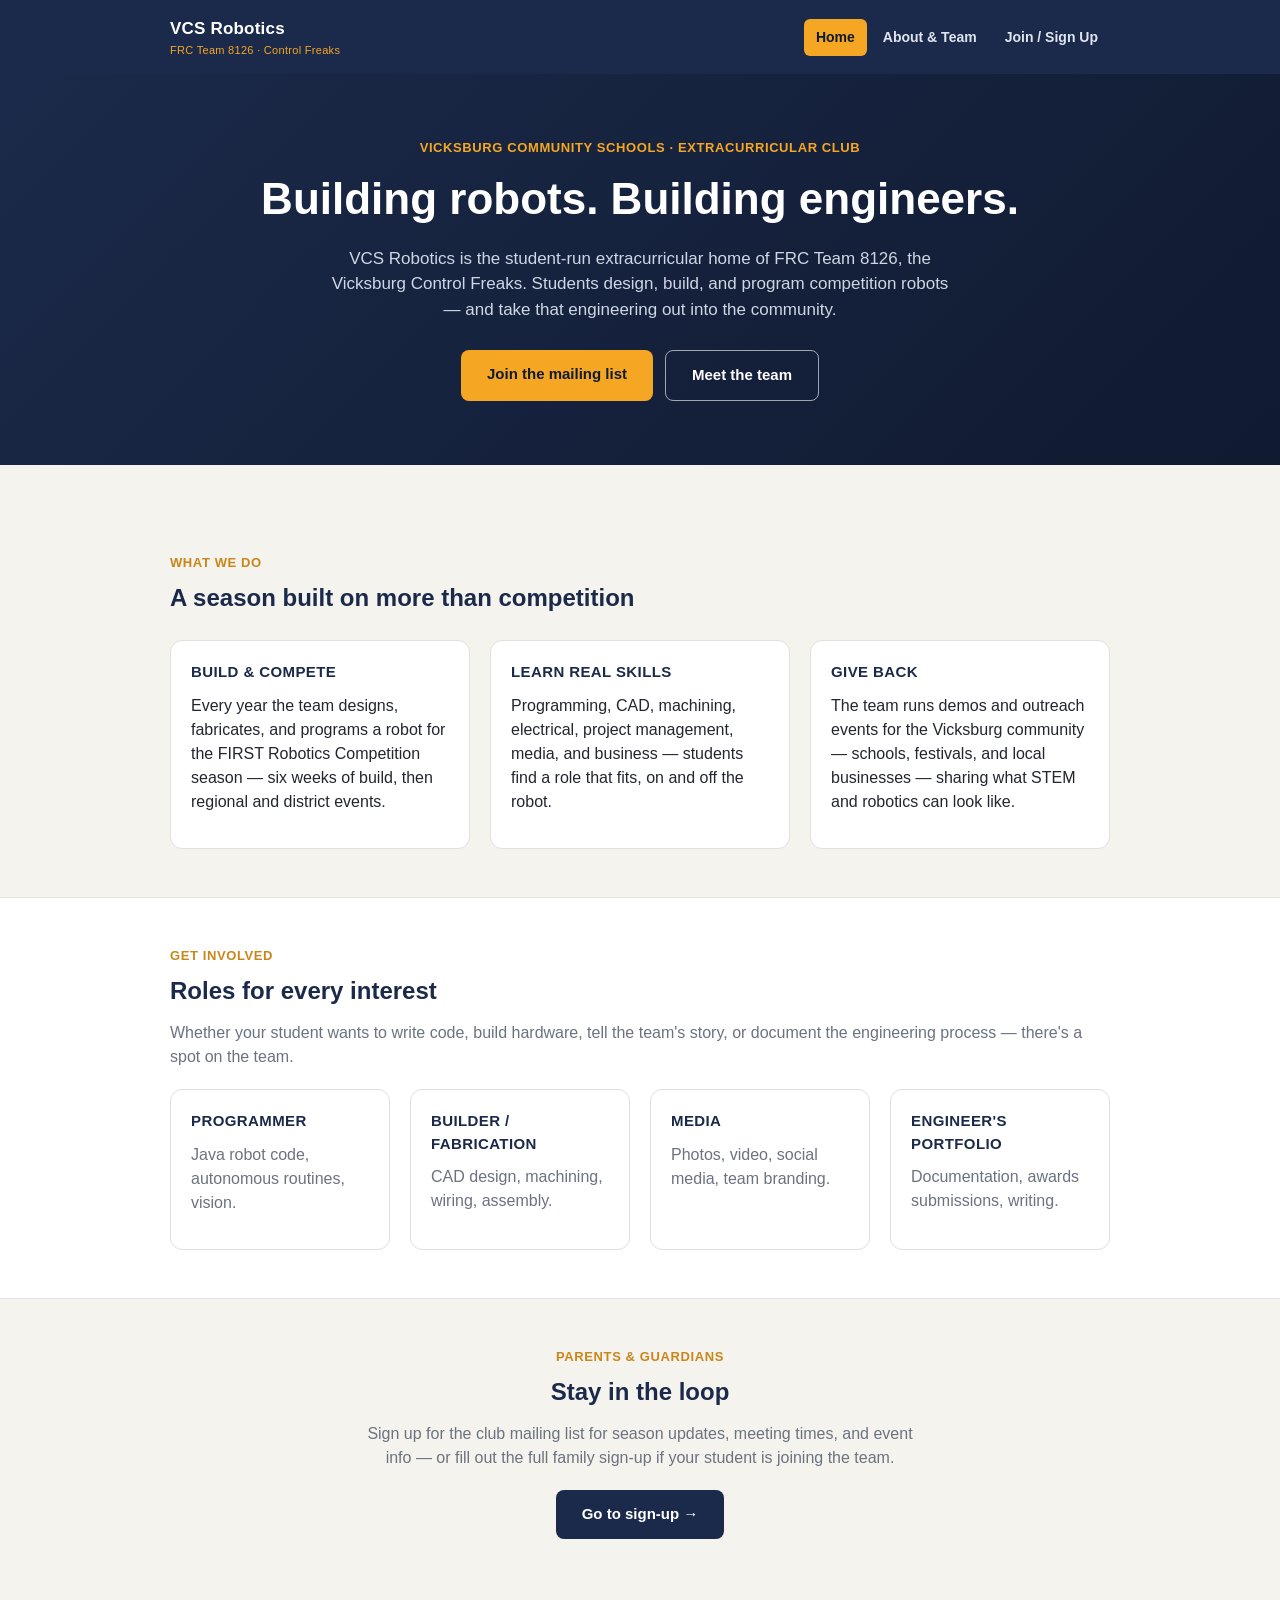
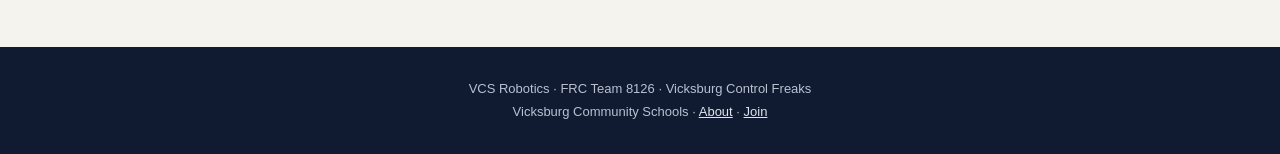
==== index.html @ a18f492f "Initial VCS Robotics club site: landing/about/join, subscribe+unsubscribe flow, admin export Co-Auth" ====
<!DOCTYPE html>
<html lang="en">
<head>
<meta charset="UTF-8">
<meta name="viewport" content="width=device-width, initial-scale=1.0">
<title>VCS Robotics Club — FRC Team 8126</title>
<meta name="description" content="VCS Robotics is Vicksburg Community Schools' extracurricular robotics club — home of FRC Team 8126, the Vicksburg Control Freaks.">
<link rel="stylesheet" href="css/style.css">
</head>
<body>

<header class="site-header">
  <div class="inner">
    <a class="brand" href="index.html">
      <span>
        <span class="brand-name">VCS Robotics</span>
        <span class="brand-sub">FRC Team 8126 · Control Freaks</span>
      </span>
    </a>
    <nav class="site-nav">
      <a href="index.html" class="active">Home</a>
      <a href="about.html">About &amp; Team</a>
      <a href="join.html">Join / Sign Up</a>
    </nav>
  </div>
</header>

<section class="hero">
  <div class="wrap">
    <p class="eyebrow">Vicksburg Community Schools · Extracurricular Club</p>
    <h1>Building robots. Building engineers.</h1>
    <p class="lead">
      VCS Robotics is the student-run extracurricular home of FRC Team 8126, the Vicksburg Control Freaks.
      Students design, build, and program competition robots — and take that engineering out into the community.
    </p>
    <div class="hero-actions">
      <a class="btn btn-gold" href="join.html">Join the mailing list</a>
      <a class="btn btn-outline" href="about.html">Meet the team</a>
    </div>
  </div>
</section>

<main>
  <section class="section">
    <div class="wrap">
      <p class="eyebrow">What we do</p>
      <h2>A season built on more than competition</h2>
      <div class="grid" style="margin-top:24px;">
        <div class="card">
          <h3>Build &amp; Compete</h3>
          <p>Every year the team designs, fabricates, and programs a robot for the FIRST Robotics Competition season — six weeks of build, then regional and district events.</p>
        </div>
        <div class="card">
          <h3>Learn Real Skills</h3>
          <p>Programming, CAD, machining, electrical, project management, media, and business — students find a role that fits, on and off the robot.</p>
        </div>
        <div class="card">
          <h3>Give Back</h3>
          <p>The team runs demos and outreach events for the Vicksburg community — schools, festivals, and local businesses — sharing what STEM and robotics can look like.</p>
        </div>
      </div>
    </div>
  </section>

  <section class="section section-alt">
    <div class="wrap">
      <p class="eyebrow">Get involved</p>
      <h2>Roles for every interest</h2>
      <p class="muted">Whether your student wants to write code, build hardware, tell the team's story, or document the engineering process — there's a spot on the team.</p>
      <div class="grid roles-grid" style="margin-top:20px;">
        <div class="card"><h3>Programmer</h3><p class="muted">Java robot code, autonomous routines, vision.</p></div>
        <div class="card"><h3>Builder / Fabrication</h3><p class="muted">CAD design, machining, wiring, assembly.</p></div>
        <div class="card"><h3>Media</h3><p class="muted">Photos, video, social media, team branding.</p></div>
        <div class="card"><h3>Engineer's Portfolio</h3><p class="muted">Documentation, awards submissions, writing.</p></div>
      </div>
    </div>
  </section>

  <section class="section">
    <div class="wrap" style="text-align:center;">
      <p class="eyebrow">Parents &amp; guardians</p>
      <h2>Stay in the loop</h2>
      <p class="muted" style="max-width:560px; margin:0 auto 20px;">
        Sign up for the club mailing list for season updates, meeting times, and event info —
        or fill out the full family sign-up if your student is joining the team.
      </p>
      <a class="btn btn-navy" href="join.html">Go to sign-up →</a>
    </div>
  </section>
</main>

<footer class="site-footer">
  <div class="wrap">
    <p>VCS Robotics · FRC Team 8126 · Vicksburg Control Freaks</p>
    <p>Vicksburg Community Schools · <a href="about.html">About</a> · <a href="join.html">Join</a></p>
  </div>
</footer>

</body>
</html>
---- css/style.css ----
/* VCS Robotics Club — shared site styles
   Palette matches the CTE parent sign-up form (navy + gold/amber). */

:root {
  --navy: #1b2a4a;
  --navy-light: #2c4270;
  --navy-dark: #101a30;
  --gold: #f5a623;
  --gold-dark: #c9861b;
  --bg: #f5f3ee;
  --card: #ffffff;
  --text: #22262f;
  --muted: #6b7280;
  --border: #e2e0d8;
  --danger: #b3261e;
  --success: #1e7a3d;
}

* { box-sizing: border-box; }

html, body {
  margin: 0;
  padding: 0;
}

body {
  background: var(--bg);
  font-family: Arial, Helvetica, sans-serif;
  color: var(--text);
  line-height: 1.5;
}

a { color: var(--navy-light); }
a:hover { color: var(--navy); }

img { max-width: 100%; display: block; }

/* ── Site header / nav ─────────────────────────────────────── */
.site-header {
  background: var(--navy);
  color: #fff;
}

.site-header .inner {
  max-width: 980px;
  margin: 0 auto;
  padding: 16px 20px;
  display: flex;
  align-items: center;
  justify-content: space-between;
  gap: 16px;
  flex-wrap: wrap;
}

.brand {
  display: flex;
  align-items: center;
  gap: 10px;
  text-decoration: none;
  color: #fff;
}

.brand .brand-name {
  font-weight: bold;
  font-size: 17px;
  letter-spacing: 0.2px;
}

.brand .brand-sub {
  display: block;
  font-size: 11px;
  color: var(--gold);
  font-weight: normal;
  letter-spacing: 0.3px;
}

.site-nav {
  display: flex;
  gap: 4px;
  flex-wrap: wrap;
}

.site-nav a {
  color: #dfe4ee;
  text-decoration: none;
  font-size: 14px;
  font-weight: bold;
  padding: 8px 12px;
  border-radius: 6px;
}

.site-nav a:hover { background: var(--navy-light); color: #fff; }
.site-nav a.active { background: var(--gold); color: var(--navy-dark); }

/* ── Layout helpers ────────────────────────────────────────── */
.wrap { max-width: 980px; margin: 0 auto; padding: 0 20px; }
.narrow { max-width: 560px; margin: 0 auto; padding: 0 16px; }

main { padding: 40px 0 60px; }

.section { padding: 48px 0; }
.section + .section { border-top: 1px solid var(--border); }
.section-alt { background: #fff; }

.eyebrow {
  color: var(--gold-dark);
  font-size: 13px;
  font-weight: bold;
  text-transform: uppercase;
  letter-spacing: 0.6px;
  margin: 0 0 8px;
}

h1, h2, h3 { color: var(--navy); margin: 0 0 12px; }
h1 { font-size: 32px; }
h2 { font-size: 24px; }
h3 { font-size: 17px; }
p { margin: 0 0 14px; color: var(--text); }
.muted { color: var(--muted); }

/* ── Hero ──────────────────────────────────────────────────── */
.hero {
  background: linear-gradient(135deg, var(--navy) 0%, var(--navy-dark) 100%);
  color: #fff;
  padding: 64px 0;
  text-align: center;
}

.hero .eyebrow { color: var(--gold); }
.hero h1 { color: #fff; font-size: clamp(28px, 5vw, 44px); margin-bottom: 14px; }
.hero p.lead { color: #cfd6e4; font-size: 17px; max-width: 620px; margin: 0 auto 28px; }

.btn {
  display: inline-block;
  padding: 13px 26px;
  border-radius: 8px;
  font-size: 15px;
  font-weight: bold;
  text-decoration: none;
  cursor: pointer;
  border: none;
}

.btn-gold { background: var(--gold); color: var(--navy-dark); }
.btn-gold:hover { background: var(--gold-dark); color: var(--navy-dark); }
.btn-outline { background: transparent; color: #fff; border: 1.5px solid rgba(255,255,255,0.6); }
.btn-outline:hover { background: rgba(255,255,255,0.1); color: #fff; }
.btn-navy { background: var(--navy); color: #fff; }
.btn-navy:hover { background: var(--navy-light); color: #fff; }

.hero-actions { display: flex; gap: 12px; justify-content: center; flex-wrap: wrap; }

/* ── Cards / grids ─────────────────────────────────────────── */
.grid {
  display: grid;
  gap: 20px;
  grid-template-columns: repeat(auto-fit, minmax(220px, 1fr));
}

.card {
  background: var(--card);
  border: 1px solid var(--border);
  border-radius: 12px;
  padding: 20px;
}

.card h2, .card h3 {
  font-size: 15px;
  text-transform: uppercase;
  letter-spacing: 0.4px;
  color: var(--navy);
  margin: 0 0 10px;
}

.stat {
  text-align: center;
  padding: 18px 10px;
}
.stat .num { font-size: 30px; font-weight: bold; color: var(--navy); }
.stat .label { font-size: 13px; color: var(--muted); text-transform: uppercase; letter-spacing: 0.4px; }

.roles-grid, .team-grid { grid-template-columns: repeat(auto-fit, minmax(200px, 1fr)); }

/* ── Forms (shared by join / unsubscribe / admin) ─────────────*/
label {
  display: block;
  font-size: 13px;
  color: var(--muted);
  margin: 12px 0 4px;
}

input[type=text], input[type=email], input[type=tel], input[type=password], select {
  width: 100%;
  padding: 10px 12px;
  font-size: 15px;
  border: 1px solid var(--border);
  border-radius: 8px;
  background: #fff;
  color: var(--text);
}

input:focus, select:focus { outline: 2px solid var(--navy-light); outline-offset: 1px; }

.row2 { display: grid; grid-template-columns: 1fr 1fr; gap: 12px; }
@media (max-width: 520px) { .row2 { grid-template-columns: 1fr; } }

.child-block {
  border: 1px solid var(--border);
  border-radius: 10px;
  padding: 16px;
  margin-top: 14px;
  background: #fafafa;
  position: relative;
}

.child-title { font-size: 13px; font-weight: bold; color: var(--navy); margin-bottom: 4px; }

.remove-child {
  position: absolute; top: 12px; right: 12px;
  background: none; border: none; color: var(--danger);
  font-size: 13px; cursor: pointer; text-decoration: underline;
}

.roles { display: grid; grid-template-columns: 1fr 1fr; gap: 8px; margin-top: 6px; }
.roles label {
  display: flex; align-items: center; gap: 8px;
  font-size: 14px; color: var(--text); margin: 0;
  background: #fff; border: 1px solid var(--border);
  border-radius: 8px; padding: 8px 10px; cursor: pointer;
}
.roles input { width: auto; }

.add-child-btn, .submit-btn {
  width: 100%; padding: 13px; border-radius: 8px;
  font-size: 15px; font-weight: bold; cursor: pointer; margin-top: 16px; border: none;
}
.add-child-btn { background: #fff; border: 1.5px dashed var(--navy-light); color: var(--navy-light); }
.submit-btn { background: var(--navy); color: #fff; }
.submit-btn:disabled { opacity: 0.6; cursor: not-allowed; }

.error-msg { color: var(--danger); font-size: 13px; margin-top: 8px; display: none; }
.info-msg { color: var(--navy); font-size: 13px; margin-top: 8px; display: none; }

.confirm-screen { text-align: center; padding: 40px 20px; }
.confirm-screen h2 { color: var(--navy); font-size: 22px; }
.confirm-screen p { color: var(--muted); }
.confirm-screen .checkmark { font-size: 56px; display: block; margin-bottom: 16px; }
.confirm-screen button, .confirm-screen a.btn {
  margin-top: 20px;
}

/* ── Footer ────────────────────────────────────────────────── */
.site-footer {
  background: var(--navy-dark);
  color: #b9c1d1;
  padding: 28px 0;
  font-size: 13px;
  text-align: center;
}
.site-footer a { color: #dfe4ee; }
.site-footer p { color: #b9c1d1; margin: 4px 0; }

/* ── Misc ──────────────────────────────────────────────────── */
table { width: 100%; border-collapse: collapse; font-size: 14px; }
table th, table td { text-align: left; padding: 8px 10px; border-bottom: 1px solid var(--border); }
table th { color: var(--navy); font-size: 12px; text-transform: uppercase; letter-spacing: 0.3px; }

.badge {
  display: inline-block; padding: 2px 8px; border-radius: 999px;
  font-size: 11px; font-weight: bold; text-transform: uppercase;
}
.badge-subscribed { background: #e3f4e8; color: var(--success); }
.badge-unsubscribed { background: #f6e2e0; color: var(--danger); }
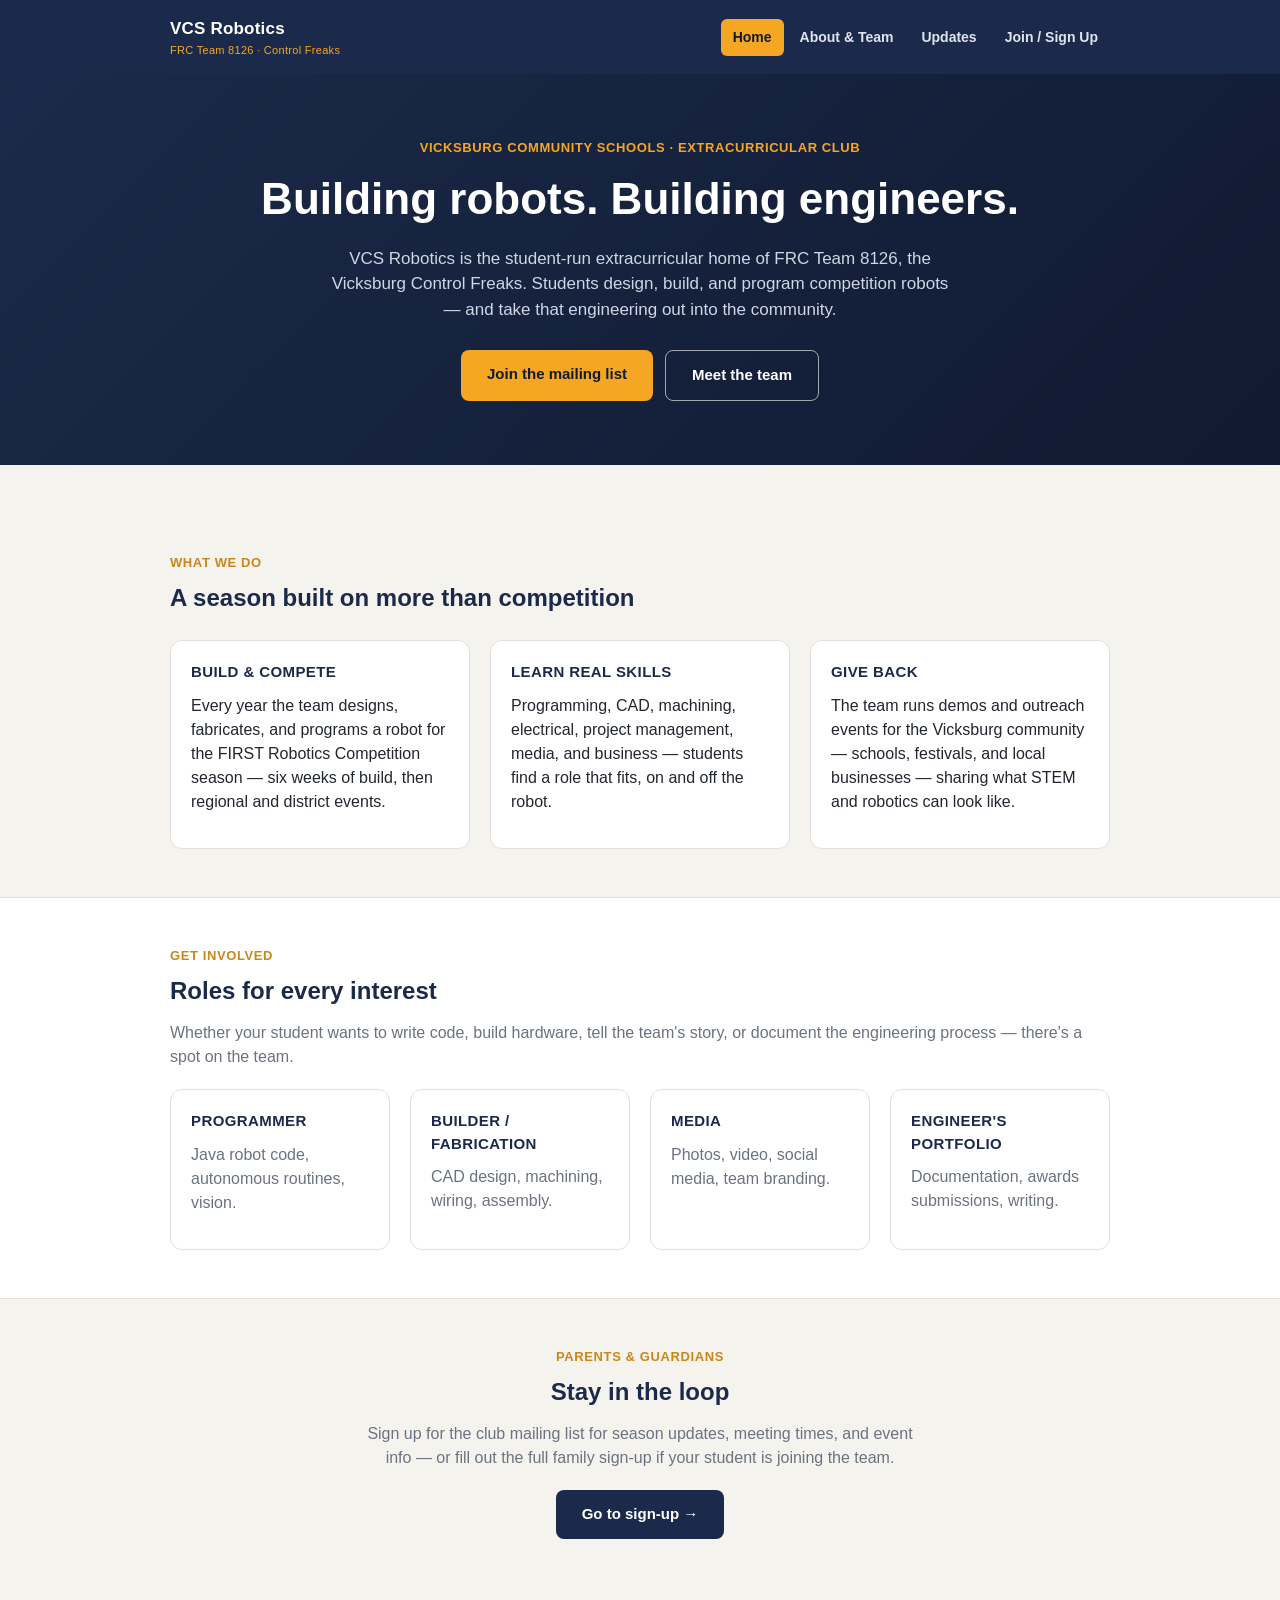
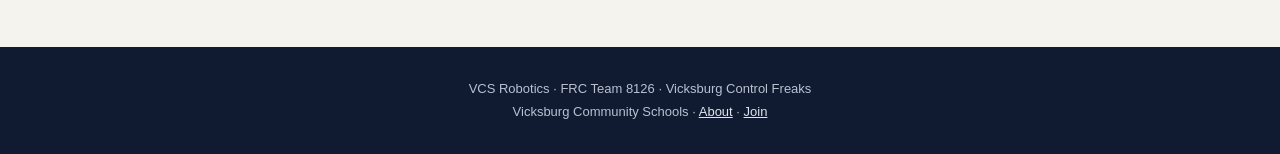
==== commit 2b9ec900: "Add team communications system, admin roster/quick-links - New "Communications" sheet + backend: pos" ====
--- a/index.html
+++ b/index.html
@@ -20,6 +20,7 @@
     <nav class="site-nav">
       <a href="index.html" class="active">Home</a>
       <a href="about.html">About &amp; Team</a>
+      <a href="updates.html">Updates</a>
       <a href="join.html">Join / Sign Up</a>
     </nav>
   </div>
--- a/css/style.css
+++ b/css/style.css
@@ -189,17 +189,20 @@
   margin: 12px 0 4px;
 }
 
-input[type=text], input[type=email], input[type=tel], input[type=password], select {
+input[type=text], input[type=email], input[type=tel], input[type=password], select, textarea {
   width: 100%;
   padding: 10px 12px;
   font-size: 15px;
+  font-family: inherit;
   border: 1px solid var(--border);
   border-radius: 8px;
   background: #fff;
   color: var(--text);
 }
 
-input:focus, select:focus { outline: 2px solid var(--navy-light); outline-offset: 1px; }
+textarea { resize: vertical; }
+
+input:focus, select:focus, textarea:focus { outline: 2px solid var(--navy-light); outline-offset: 1px; }
 
 .row2 { display: grid; grid-template-columns: 1fr 1fr; gap: 12px; }
 @media (max-width: 520px) { .row2 { grid-template-columns: 1fr; } }
@@ -271,3 +274,29 @@
 }
 .badge-subscribed { background: #e3f4e8; color: var(--success); }
 .badge-unsubscribed { background: #f6e2e0; color: var(--danger); }
+
+/* ── Team communications (updates.html) ───────────────────────*/
+.comm-card { margin-bottom: 24px; }
+.comm-date {
+  font-size: 12px; font-weight: bold; color: var(--muted);
+  text-transform: uppercase; letter-spacing: 0.5px; margin-bottom: 4px;
+}
+.comm-day {
+  font-weight: bold; color: var(--navy); font-size: 15px;
+  margin: 20px 0 8px; padding-top: 12px; border-top: 1px solid var(--border);
+}
+.comm-card .comm-day:first-of-type { margin-top: 6px; padding-top: 0; border-top: none; }
+.comm-event {
+  background: #fafafa; border-left: 3px solid var(--border); border-radius: 6px;
+  padding: 12px 14px; margin-bottom: 10px;
+}
+.comm-event-time { font-weight: bold; font-size: 13px; color: var(--text); }
+.comm-event-title { color: var(--navy); font-weight: bold; margin: 2px 0 4px; }
+.comm-event p { margin: 0; font-size: 13.5px; color: var(--muted); }
+.comm-highlight { background: #fff8e6; border-left-color: var(--gold); }
+.comm-alert {
+  background: #fff8e6; border: 1.5px solid var(--gold); border-radius: 8px;
+  padding: 14px 16px; margin: 18px 0;
+}
+.comm-alert-title { font-weight: bold; color: var(--gold-dark); margin-bottom: 6px; }
+.comm-alert p { margin: 0; font-size: 13.5px; color: var(--text); }
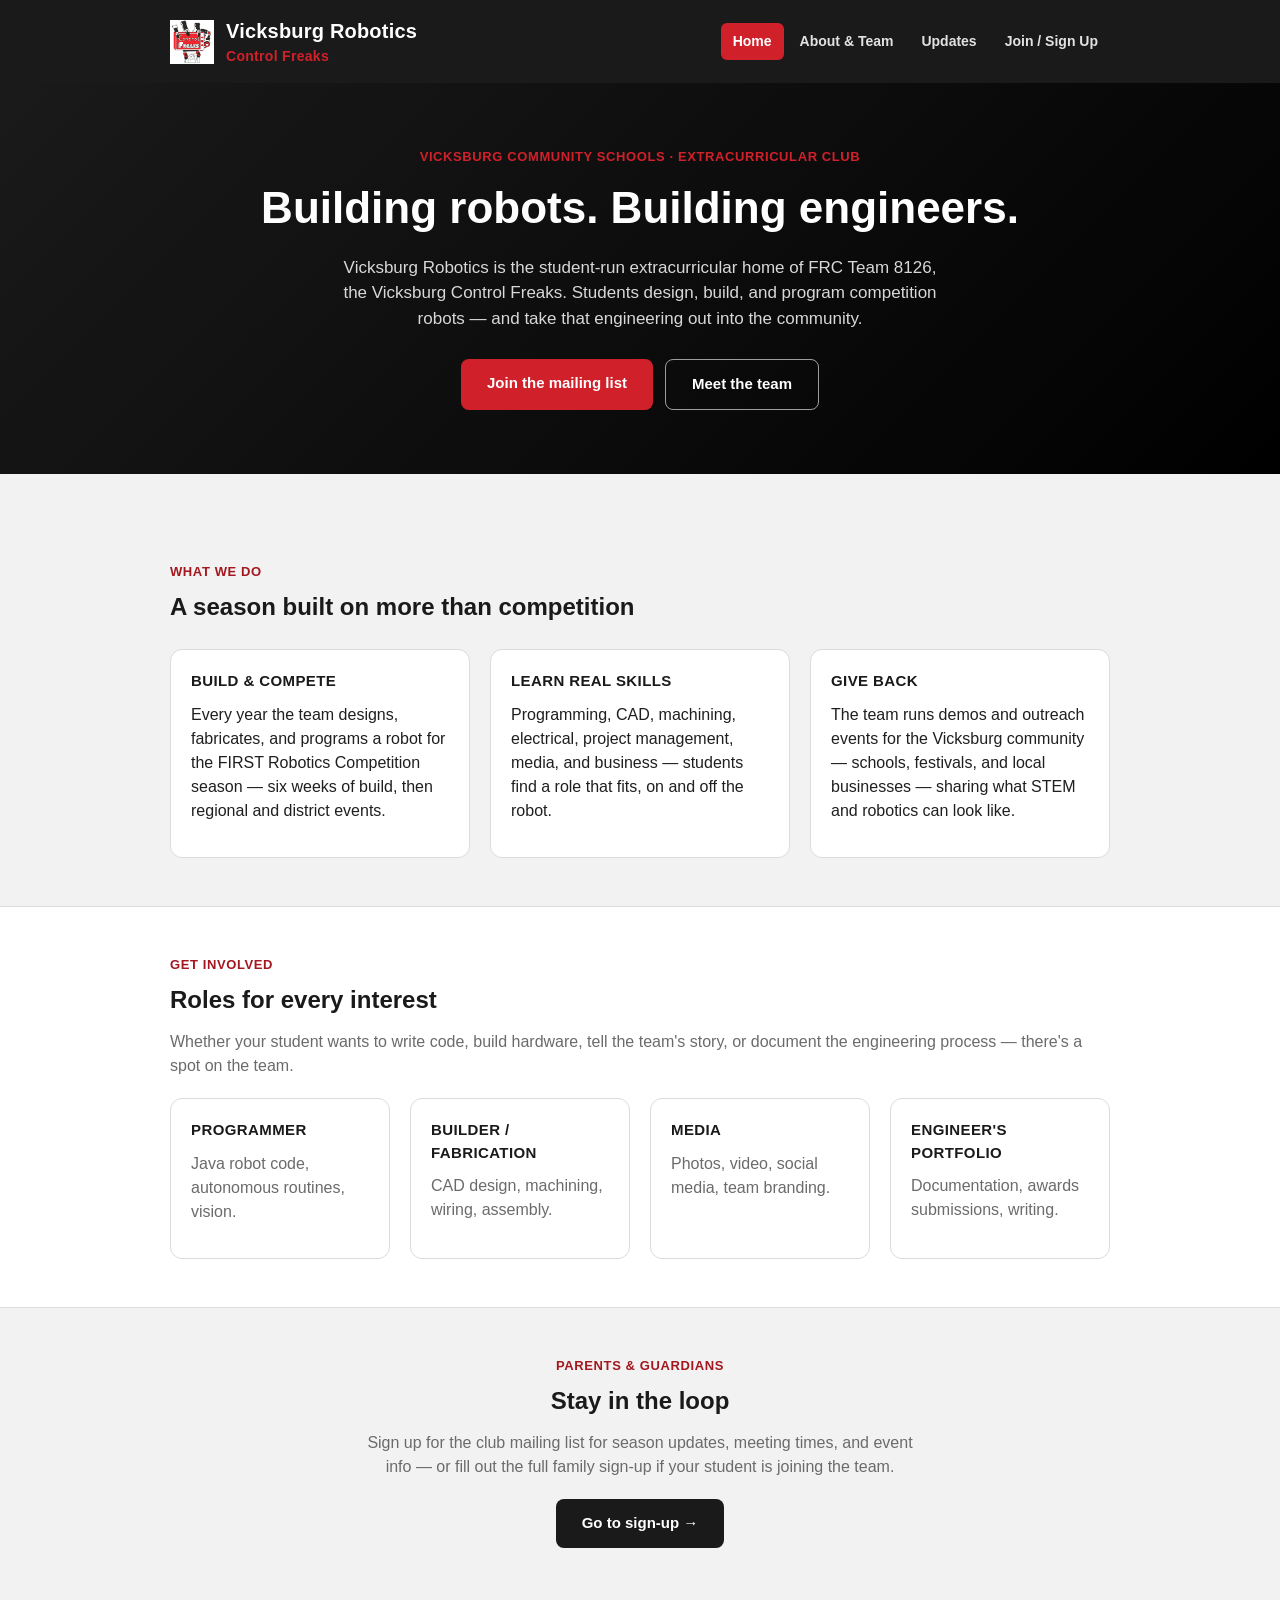
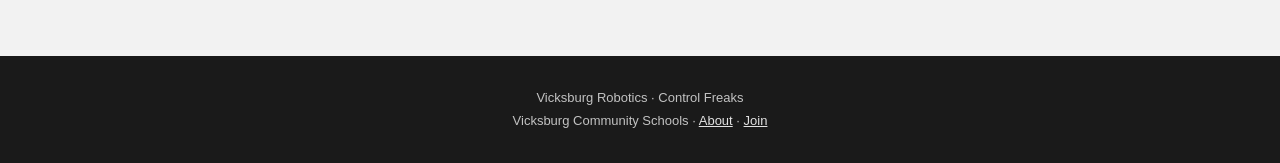
==== commit ae9710be: "Rebrand: Vicksburg Robotics, red/black/white/grey palette - "VCS Robotics" -> "Vicksburg Robotics" a" ====
--- a/index.html
+++ b/index.html
@@ -3,8 +3,8 @@
 <head>
 <meta charset="UTF-8">
 <meta name="viewport" content="width=device-width, initial-scale=1.0">
-<title>VCS Robotics Club — FRC Team 8126</title>
-<meta name="description" content="VCS Robotics is Vicksburg Community Schools' extracurricular robotics club — home of FRC Team 8126, the Vicksburg Control Freaks.">
+<title>Vicksburg Robotics — Control Freaks</title>
+<meta name="description" content="Vicksburg Robotics is Vicksburg Community Schools' extracurricular robotics club — home of FRC Team 8126, the Vicksburg Control Freaks.">
 <link rel="stylesheet" href="css/style.css">
 </head>
 <body>
@@ -12,9 +12,10 @@
 <header class="site-header">
   <div class="inner">
     <a class="brand" href="index.html">
+      <img class="brand-logo" src="img/control-freaks-logo.png" alt="Control Freaks logo">
       <span>
-        <span class="brand-name">VCS Robotics</span>
-        <span class="brand-sub">FRC Team 8126 · Control Freaks</span>
+        <span class="brand-name">Vicksburg Robotics</span>
+        <span class="brand-sub">Control Freaks</span>
       </span>
     </a>
     <nav class="site-nav">
@@ -31,7 +32,7 @@
     <p class="eyebrow">Vicksburg Community Schools · Extracurricular Club</p>
     <h1>Building robots. Building engineers.</h1>
     <p class="lead">
-      VCS Robotics is the student-run extracurricular home of FRC Team 8126, the Vicksburg Control Freaks.
+      Vicksburg Robotics is the student-run extracurricular home of FRC Team 8126, the Vicksburg Control Freaks.
       Students design, build, and program competition robots — and take that engineering out into the community.
     </p>
     <div class="hero-actions">
@@ -92,7 +93,7 @@
 
 <footer class="site-footer">
   <div class="wrap">
-    <p>VCS Robotics · FRC Team 8126 · Vicksburg Control Freaks</p>
+    <p>Vicksburg Robotics · Control Freaks</p>
     <p>Vicksburg Community Schools · <a href="about.html">About</a> · <a href="join.html">Join</a></p>
   </div>
 </footer>
--- a/css/style.css
+++ b/css/style.css
@@ -1,17 +1,16 @@
-/* VCS Robotics Club — shared site styles
-   Palette matches the CTE parent sign-up form (navy + gold/amber). */
+/* Vicksburg Robotics — shared site styles
+   Palette from the Control Freaks logo: red + white primary, black + grey secondary. */
 
 :root {
-  --navy: #1b2a4a;
-  --navy-light: #2c4270;
-  --navy-dark: #101a30;
-  --gold: #f5a623;
-  --gold-dark: #c9861b;
-  --bg: #f5f3ee;
+  --red: #d0202a;
+  --red-dark: #a3181f;
+  --black: #1a1a1a;
+  --black-light: #333333;
+  --bg: #f2f2f2;
   --card: #ffffff;
-  --text: #22262f;
-  --muted: #6b7280;
-  --border: #e2e0d8;
+  --text: #1f1f1f;
+  --muted: #6b6b6b;
+  --border: #dcdcdc;
   --danger: #b3261e;
   --success: #1e7a3d;
 }
@@ -30,14 +29,14 @@
   line-height: 1.5;
 }
 
-a { color: var(--navy-light); }
-a:hover { color: var(--navy); }
+a { color: var(--red); }
+a:hover { color: var(--red-dark); }
 
 img { max-width: 100%; display: block; }
 
 /* ── Site header / nav ─────────────────────────────────────── */
 .site-header {
-  background: var(--navy);
+  background: var(--black);
   color: #fff;
 }
 
@@ -55,22 +54,24 @@
 .brand {
   display: flex;
   align-items: center;
-  gap: 10px;
+  gap: 12px;
   text-decoration: none;
   color: #fff;
 }
 
+.brand .brand-logo { width: 44px; height: 44px; }
+
 .brand .brand-name {
   font-weight: bold;
-  font-size: 17px;
+  font-size: 20px;
   letter-spacing: 0.2px;
 }
 
 .brand .brand-sub {
   display: block;
-  font-size: 11px;
-  color: var(--gold);
-  font-weight: normal;
+  font-size: 14px;
+  color: var(--red);
+  font-weight: bold;
   letter-spacing: 0.3px;
 }
 
@@ -81,7 +82,7 @@
 }
 
 .site-nav a {
-  color: #dfe4ee;
+  color: #e2e2e2;
   text-decoration: none;
   font-size: 14px;
   font-weight: bold;
@@ -89,8 +90,8 @@
   border-radius: 6px;
 }
 
-.site-nav a:hover { background: var(--navy-light); color: #fff; }
-.site-nav a.active { background: var(--gold); color: var(--navy-dark); }
+.site-nav a:hover { background: var(--black-light); color: #fff; }
+.site-nav a.active { background: var(--red); color: #fff; }
 
 /* ── Layout helpers ────────────────────────────────────────── */
 .wrap { max-width: 980px; margin: 0 auto; padding: 0 20px; }
@@ -103,7 +104,7 @@
 .section-alt { background: #fff; }
 
 .eyebrow {
-  color: var(--gold-dark);
+  color: var(--red-dark);
   font-size: 13px;
   font-weight: bold;
   text-transform: uppercase;
@@ -111,7 +112,7 @@
   margin: 0 0 8px;
 }
 
-h1, h2, h3 { color: var(--navy); margin: 0 0 12px; }
+h1, h2, h3 { color: var(--black); margin: 0 0 12px; }
 h1 { font-size: 32px; }
 h2 { font-size: 24px; }
 h3 { font-size: 17px; }
@@ -120,15 +121,15 @@
 
 /* ── Hero ──────────────────────────────────────────────────── */
 .hero {
-  background: linear-gradient(135deg, var(--navy) 0%, var(--navy-dark) 100%);
+  background: linear-gradient(135deg, var(--black) 0%, #000000 100%);
   color: #fff;
   padding: 64px 0;
   text-align: center;
 }
 
-.hero .eyebrow { color: var(--gold); }
+.hero .eyebrow { color: var(--red); }
 .hero h1 { color: #fff; font-size: clamp(28px, 5vw, 44px); margin-bottom: 14px; }
-.hero p.lead { color: #cfd6e4; font-size: 17px; max-width: 620px; margin: 0 auto 28px; }
+.hero p.lead { color: #d8d8d8; font-size: 17px; max-width: 620px; margin: 0 auto 28px; }
 
 .btn {
   display: inline-block;
@@ -141,12 +142,15 @@
   border: none;
 }
 
-.btn-gold { background: var(--gold); color: var(--navy-dark); }
-.btn-gold:hover { background: var(--gold-dark); color: var(--navy-dark); }
+/* Class names are historical (from the old navy/gold palette) — .btn-gold is
+   the red accent button, .btn-navy is the black one. Left unrenamed since
+   every page references these class names directly. */
+.btn-gold { background: var(--red); color: #fff; }
+.btn-gold:hover { background: var(--red-dark); color: #fff; }
 .btn-outline { background: transparent; color: #fff; border: 1.5px solid rgba(255,255,255,0.6); }
 .btn-outline:hover { background: rgba(255,255,255,0.1); color: #fff; }
-.btn-navy { background: var(--navy); color: #fff; }
-.btn-navy:hover { background: var(--navy-light); color: #fff; }
+.btn-navy { background: var(--black); color: #fff; }
+.btn-navy:hover { background: var(--black-light); color: #fff; }
 
 .hero-actions { display: flex; gap: 12px; justify-content: center; flex-wrap: wrap; }
 
@@ -164,11 +168,15 @@
   padding: 20px;
 }
 
+.card-link { transition: border-color 0.15s ease, box-shadow 0.15s ease; }
+.card-link:hover { border-color: var(--red); box-shadow: 0 2px 8px rgba(0,0,0,0.08); }
+@media (prefers-reduced-motion: reduce) { .card-link { transition: none; } }
+
 .card h2, .card h3 {
   font-size: 15px;
   text-transform: uppercase;
   letter-spacing: 0.4px;
-  color: var(--navy);
+  color: var(--black);
   margin: 0 0 10px;
 }
 
@@ -176,7 +184,7 @@
   text-align: center;
   padding: 18px 10px;
 }
-.stat .num { font-size: 30px; font-weight: bold; color: var(--navy); }
+.stat .num { font-size: 30px; font-weight: bold; color: var(--black); }
 .stat .label { font-size: 13px; color: var(--muted); text-transform: uppercase; letter-spacing: 0.4px; }
 
 .roles-grid, .team-grid { grid-template-columns: repeat(auto-fit, minmax(200px, 1fr)); }
@@ -202,7 +210,7 @@
 
 textarea { resize: vertical; }
 
-input:focus, select:focus, textarea:focus { outline: 2px solid var(--navy-light); outline-offset: 1px; }
+input:focus, select:focus, textarea:focus { outline: 2px solid var(--red); outline-offset: 1px; }
 
 .row2 { display: grid; grid-template-columns: 1fr 1fr; gap: 12px; }
 @media (max-width: 520px) { .row2 { grid-template-columns: 1fr; } }
@@ -216,7 +224,7 @@
   position: relative;
 }
 
-.child-title { font-size: 13px; font-weight: bold; color: var(--navy); margin-bottom: 4px; }
+.child-title { font-size: 13px; font-weight: bold; color: var(--black); margin-bottom: 4px; }
 
 .remove-child {
   position: absolute; top: 12px; right: 12px;
@@ -237,15 +245,15 @@
   width: 100%; padding: 13px; border-radius: 8px;
   font-size: 15px; font-weight: bold; cursor: pointer; margin-top: 16px; border: none;
 }
-.add-child-btn { background: #fff; border: 1.5px dashed var(--navy-light); color: var(--navy-light); }
-.submit-btn { background: var(--navy); color: #fff; }
+.add-child-btn { background: #fff; border: 1.5px dashed var(--red); color: var(--red); }
+.submit-btn { background: var(--black); color: #fff; }
 .submit-btn:disabled { opacity: 0.6; cursor: not-allowed; }
 
 .error-msg { color: var(--danger); font-size: 13px; margin-top: 8px; display: none; }
-.info-msg { color: var(--navy); font-size: 13px; margin-top: 8px; display: none; }
+.info-msg { color: var(--black); font-size: 13px; margin-top: 8px; display: none; }
 
 .confirm-screen { text-align: center; padding: 40px 20px; }
-.confirm-screen h2 { color: var(--navy); font-size: 22px; }
+.confirm-screen h2 { color: var(--black); font-size: 22px; }
 .confirm-screen p { color: var(--muted); }
 .confirm-screen .checkmark { font-size: 56px; display: block; margin-bottom: 16px; }
 .confirm-screen button, .confirm-screen a.btn {
@@ -254,19 +262,19 @@
 
 /* ── Footer ────────────────────────────────────────────────── */
 .site-footer {
-  background: var(--navy-dark);
-  color: #b9c1d1;
+  background: var(--black);
+  color: #c2c2c2;
   padding: 28px 0;
   font-size: 13px;
   text-align: center;
 }
-.site-footer a { color: #dfe4ee; }
-.site-footer p { color: #b9c1d1; margin: 4px 0; }
+.site-footer a { color: #e2e2e2; }
+.site-footer p { color: #c2c2c2; margin: 4px 0; }
 
 /* ── Misc ──────────────────────────────────────────────────── */
 table { width: 100%; border-collapse: collapse; font-size: 14px; }
 table th, table td { text-align: left; padding: 8px 10px; border-bottom: 1px solid var(--border); }
-table th { color: var(--navy); font-size: 12px; text-transform: uppercase; letter-spacing: 0.3px; }
+table th { color: var(--black); font-size: 12px; text-transform: uppercase; letter-spacing: 0.3px; }
 
 .badge {
   display: inline-block; padding: 2px 8px; border-radius: 999px;
@@ -282,7 +290,7 @@
   text-transform: uppercase; letter-spacing: 0.5px; margin-bottom: 4px;
 }
 .comm-day {
-  font-weight: bold; color: var(--navy); font-size: 15px;
+  font-weight: bold; color: var(--black); font-size: 15px;
   margin: 20px 0 8px; padding-top: 12px; border-top: 1px solid var(--border);
 }
 .comm-card .comm-day:first-of-type { margin-top: 6px; padding-top: 0; border-top: none; }
@@ -291,12 +299,12 @@
   padding: 12px 14px; margin-bottom: 10px;
 }
 .comm-event-time { font-weight: bold; font-size: 13px; color: var(--text); }
-.comm-event-title { color: var(--navy); font-weight: bold; margin: 2px 0 4px; }
+.comm-event-title { color: var(--black); font-weight: bold; margin: 2px 0 4px; }
 .comm-event p { margin: 0; font-size: 13.5px; color: var(--muted); }
-.comm-highlight { background: #fff8e6; border-left-color: var(--gold); }
+.comm-highlight { background: #fdecec; border-left-color: var(--red); }
 .comm-alert {
-  background: #fff8e6; border: 1.5px solid var(--gold); border-radius: 8px;
+  background: #fdecec; border: 1.5px solid var(--red); border-radius: 8px;
   padding: 14px 16px; margin: 18px 0;
 }
-.comm-alert-title { font-weight: bold; color: var(--gold-dark); margin-bottom: 6px; }
+.comm-alert-title { font-weight: bold; color: var(--red-dark); margin-bottom: 6px; }
 .comm-alert p { margin: 0; font-size: 13.5px; color: var(--text); }
